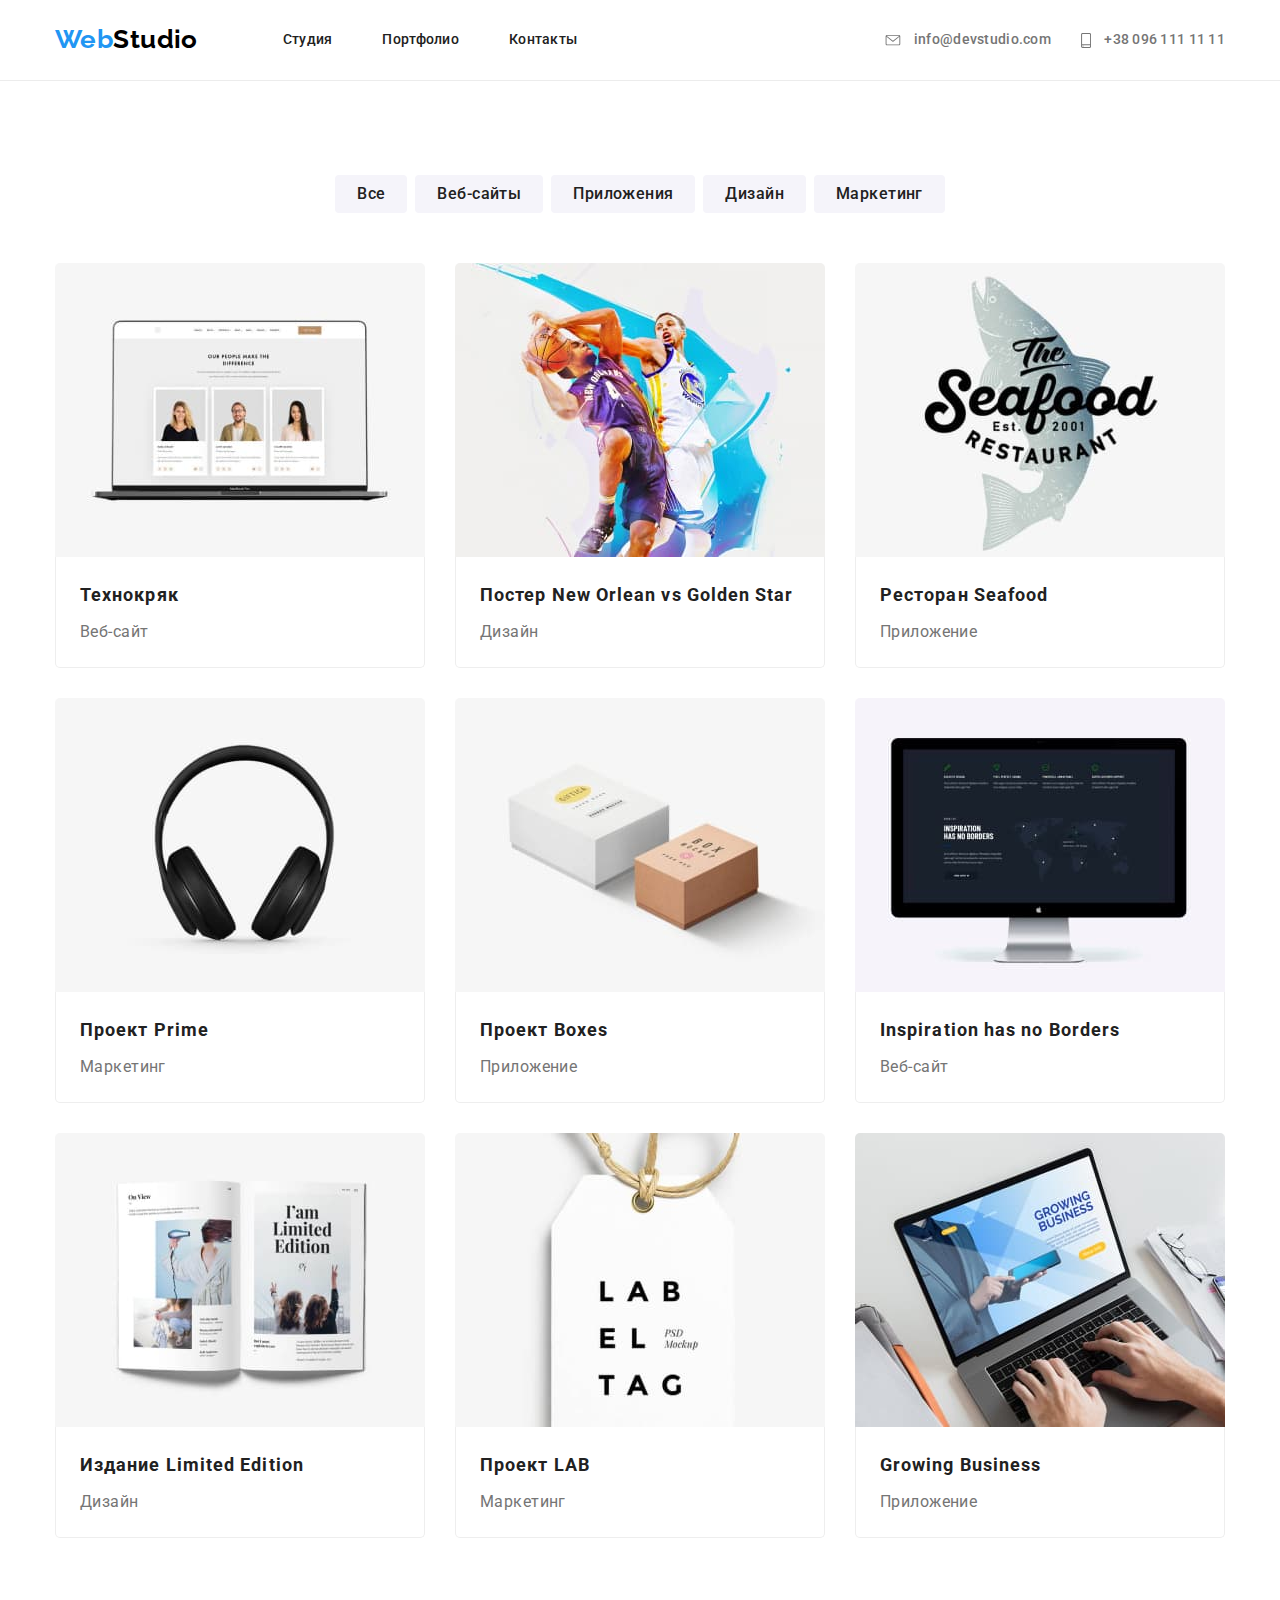
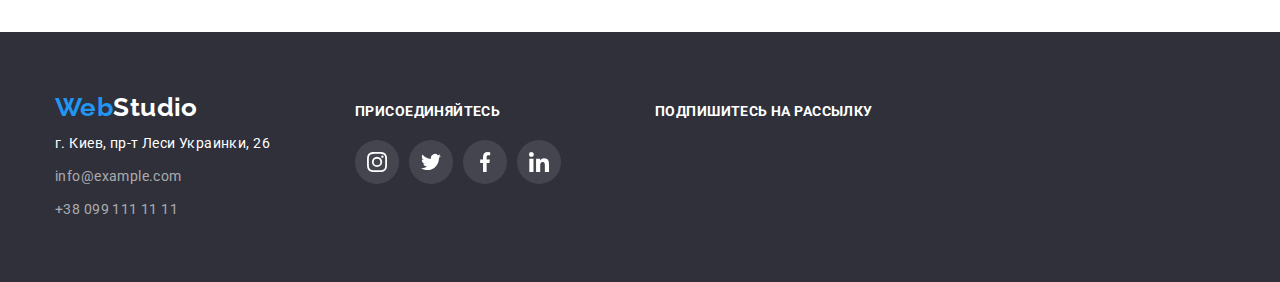
==== portfolio.html @ 9a6d8c34 "скопировал всё с 5й работы" ====
<!DOCTYPE html>
<html lang="ru">
  <head>
    <meta charset="UTF-8" />
    <meta name="viewport" content="width=device-width, initial-scale=1.0" />
    <title>goit-markup-hw-05</title>
    <link
      href="https://fonts.googleapis.com/css2?family=Raleway:wght@700&family=Roboto:wght@400;500;700;900&display=swap"
      rel="stylesheet"
    />
    <link
      rel="stylesheet"
      href="https://cdnjs.cloudflare.com/ajax/libs/modern-normalize/0.6.0/modern-normalize.min.css"
    />
    <link rel="stylesheet" href="./css/style.css" />
  </head>
  <body>
    <!--Шапка-->
    <header class="page-header">
      <div class="container main-nav">
        <nav class="menu-nav">
          <a href="./index.html" class="logo"
            ><span class="text">Web</span>Studio</a
          >
          <ul class="site-nav list">
            <li class="item"><a href="./index.html" class="link">Студия</a></li>
            <li class="item">
              <a href="./portfolio.html" class="link">Портфолио</a>
            </li>
            <li class="item"><a href="" class="link">Контакты</a></li>
          </ul>
        </nav>
        <ul class="contact-nav list">
          <li class="item">
            <a href="mailto:info@devstudio.com" class="link">
              <svg class="link-icon icon-envelope">
                <use href="./images/sprint.svg#icon-envelope"></use>
              </svg>
              info@devstudio.com
            </a>
          </li>
          <li class="item">
            <a href="tel:+380961111111" class="link">
              <svg class="link-icon icon-smartphone">
                <use href="./images/sprint.svg#icon-smartphone"></use>
              </svg>
              +38 096 111 11 11
            </a>
          </li>
        </ul>
      </div>
    </header>
    <main>
      <section class="filter section">
        <div class="container">
          <h1 class="invisible">наши работы</h1>
          <ul class="filter-menu list">
            <li class="item">
              <button type="button" class="button">Все</button>
            </li>
            <li class="item">
              <button type="button" class="button">Веб-сайты</button>
            </li>
            <li class="item">
              <button type="button" class="button">Приложения</button>
            </li>
            <li class="item">
              <button type="button" class="button">Дизайн</button>
            </li>
            <li class="item">
              <button type="button" class="button">Маркетинг</button>
            </li>
          </ul>
          <ul class="project-list list">
            <li class="item">
              <div class="card">
                <a href="#" class="link"
                  ><div class="card-image">
                    <img
                      src="./images/img08.jpg"
                      alt="ноутбук с приложением"
                      width="370"
                      height="294"
                    />
                    <p class="text">
                      Технокряк это современная площадка распространения
                      коронавируса. Компании используют эту платформу для
                      цифрового шпионажа и атак на защищённые сервера
                      конкурентов.
                    </p>
                  </div>
                  <div class="card-content">
                    <h3 class="title-card">Технокряк</h3>
                    <p class="desc">Веб-сайт</p>
                  </div>
                </a>
              </div>
            </li>
            <li class="item">
              <div class="card">
                <a href="#" class="link">
                  <div class="card-image">
                    <img
                      src="./images/img09.jpg"
                      alt="постер с дизайном"
                      width="370"
                      height="294"
                    />
                    <p class="text">
                      Технокряк это современная площадка распространения
                      коронавируса. Компании используют эту платформу для
                      цифрового шпионажа и атак на защищённые сервера
                      конкурентов.
                    </p>
                  </div>

                  <div class="card-content">
                    <h3 class="title-card">Постер New Orlean vs Golden Star</h3>
                    <p class="desc">Дизайн</p>
                  </div>
                </a>
              </div>
            </li>
            <li class="item">
              <div class="card">
                <a href="#" class="link">
                  <div class="card-image">
                    <img
                      src="./images/img010.jpg"
                      alt="фото приложения для ресторана"
                      width="370"
                      height="294"
                    />

                    <p class="text">
                      Технокряк это современная площадка распространения
                      коронавируса. Компании используют эту платформу для
                      цифрового шпионажа и атак на защищённые сервера
                      конкурентов.
                    </p>
                  </div>
                  <div class="card-content">
                    <h3 class="title-card">Ресторан Seafood</h3>
                    <p class="desc">Приложение</p>
                  </div>
                </a>
              </div>
            </li>
            <li class="item">
              <div class="card">
                <a href="#" class="link">
                  <div class="card-image">
                    <img
                      src="./images/img011.jpg"
                      alt="приложение для ресторана"
                      width="370"
                      height="294"
                    />
                    <p class="text">
                      Технокряк это современная площадка распространения
                      коронавируса. Компании используют эту платформу для
                      цифрового шпионажа и атак на защищённые сервера
                      конкурентов.
                    </p>
                  </div>
                  <div class="card-content">
                    <h3 class="title-card">Проект Prime</h3>
                    <p class="desc">Маркетинг</p>
                  </div>
                </a>
              </div>
            </li>
            <li class="item">
              <div class="card">
                <a href="#" class="link">
                  <div class="card-image">
                    <img
                      src="./images/img012.jpg"
                      alt="фото приложения"
                      width="370"
                      height="294"
                    />
                    <p class="text">
                      Технокряк это современная площадка распространения
                      коронавируса. Компании используют эту платформу для
                      цифрового шпионажа и атак на защищённые сервера
                      конкурентов.
                    </p>
                  </div>
                  <div class="card-content">
                    <h3 class="title-card">Проект Boxes</h3>
                    <p class="desc">Приложение</p>
                  </div>
                </a>
              </div>
            </li>
            <li class="item">
              <div class="card">
                <a href="#" class="link">
                  <div class="card-image">
                    <img
                      src="./images/img013.jpg"
                      alt="пример веб-сайта"
                      width="370"
                      height="294"
                    />
                    <p class="text">
                      Технокряк это современная площадка распространения
                      коронавируса. Компании используют эту платформу для
                      цифрового шпионажа и атак на защищённые сервера
                      конкурентов.
                    </p>
                  </div>
                  <div class="card-content">
                    <h3 class="title-card">Inspiration has no Borders</h3>
                    <p class="desc">Веб-сайт</p>
                  </div>
                </a>
              </div>
            </li>
            <li class="item">
              <div class="card">
                <a href="#" class="link">
                  <div class="card-image">
                    <img
                      src="./images/img014.jpg"
                      alt="пример дизайн для журнала"
                      width="370"
                      height="294"
                    />
                    <p class="text">
                      Технокряк это современная площадка распространения
                      коронавируса. Компании используют эту платформу для
                      цифрового шпионажа и атак на защищённые сервера
                      конкурентов.
                    </p>
                  </div>
                  <div class="card-content">
                    <h3 class="title-card">Издание Limited Edition</h3>
                    <p class="desc">Дизайн</p>
                  </div>
                </a>
              </div>
            </li>
            <li class="item">
              <div class="card">
                <a href="#" class="link">
                  <div class="card-image">
                    <img
                      src="./images/img015.jpg"
                      alt="проект маркенига Лаб"
                      width="370"
                      height="294"
                    />
                    <p class="text">
                      Технокряк это современная площадка распространения
                      коронавируса. Компании используют эту платформу для
                      цифрового шпионажа и атак на защищённые сервера
                      конкурентов.
                    </p>
                  </div>
                  <div class="card-content">
                    <h3 class="title-card">Проект LAB</h3>
                    <p class="desc">Маркетинг</p>
                  </div>
                </a>
              </div>
            </li>
            <li class="item">
              <div class="card">
                <a href="#" class="link">
                  <div class="card-image">
                    <img
                      src="./images/img016.jpg"
                      alt="приложение для ноутбука"
                      width="370"
                      height="294"
                    />
                    <p class="text">
                      Технокряк это современная площадка распространения
                      коронавируса. Компании используют эту платформу для
                      цифрового шпионажа и атак на защищённые сервера
                      конкурентов.
                    </p>
                  </div>
                  <div class="card-content">
                    <h3 class="title-card">Growing Business</h3>
                    <p class="desc">Приложение</p>
                  </div>
                </a>
              </div>
            </li>
          </ul>
        </div>
      </section>
    </main>
    <footer class="footer-page">
      <div class="container footer">
        <div class="address">
          <a class="home-page" href="./index.html"
            ><span class="text">Web</span>Studio</a
          >
          <address class="address-text">
            <span class="text">г. Киев, пр-т Леси Украинки, 26 </span>
            <a href="mailto:info@example.com" class="link">info@example.com</a>
            <a href="tel:+380991111111" class="link">+38 099 111 11 11</a>
          </address>
        </div>
        <div class="socials-link">
          <b class="title-link">присоединяйтесь</b>
          <ul class="socials-list list">
            <li class="item footer-item">
              <a href="#" class="link" aria-label="ссылка на instagram">
                <svg class="footer-icon">
                  <use href="./images/sprint.svg#icon-instagram"></use>
                </svg>
              </a>
            </li>
            <li class="item footer-item">
              <a href="#" class="link" aria-label="ссылка на twitter">
                <svg class="footer-icon">
                  <use href="./images/sprint.svg#icon-twitter"></use>
                </svg>
              </a>
            </li>
            <li class="item footer-item">
              <a href="#" class="link" aria-label="ссылка на facebook">
                <svg class="footer-icon">
                  <use href="./images/sprint.svg#icon-facebook"></use>
                </svg>
              </a>
            </li>
            <li class="item footer-item">
              <a href="#" class="link" aria-label="ссылка на linkedin">
                <svg class="footer-icon">
                  <use href="./images/sprint.svg#icon-linkedin"></use>
                </svg>
              </a>
            </li>
          </ul>
        </div>
        <div class="subscription">
          <b class="text">Подпишитесь на рассылку</b>
        </div>
      </div>
    </footer>
  </body>
</html>
---- css/style.css ----
:root {
  --primary-text-color: #757575;
  --title-text-color: #212121;
  --title-text-white: #ffffff;
  --accent-color: #2196f3;
}

body {
  background-color: #ffffff;
  color: var(--primary-text-color);
  font-family: roboto, sans-serif;
  letter-spacing: 0.03em;
  font-weight: 400;
  font-size: 14px;
  line-height: 1.71;
}
.list {
  list-style: none;
  margin: 0;
  padding: 0;
}
.container {
  width: 1200px;
  padding-left: 15px;
  padding-right: 15px;
  margin: 0 auto;
}
img {
  display: block;
  max-width: 100%;
  height: auto;
}
a {
  text-decoration: none;
}

.section {
  padding-top: 94px;
  padding-bottom: 94px;
}

.section .section-title {
  margin-top: 0;
  margin-bottom: 50px;
  color: var(--title-text-color);
  font-weight: 700;
  font-size: 36px;
  line-height: 1.16;
  text-align: center;
}

.section .title {
  margin-top: 0;
  margin-bottom: 10px;
  color: var(--title-text-color);
  font-weight: 700;
  font-size: 14px;
  line-height: 1.14;
  text-transform: uppercase;
}

/* header */
.main-nav {
  display: flex;
  align-items: center;
  padding-top: 0;
  padding-bottom: 0;
}
.menu-nav {
  display: flex;
  align-items: center;
}
.page-header {
  border-bottom: 1px solid #ececec;
}

/*================= логотип ==================*/

.logo {
  display: inline-block;
  color: #000000;
  font-family: Raleway;
  font-weight: 700;
  font-size: 26px;
  line-height: 1.2;

  text-decoration: none;
  transition: 250ms cubic-bezier(0.4, 0, 0.2, 1);
}
.logo:hover,
.logo:focus {
  color: var(--accent-color);
}
.logo .text {
  color: var(--accent-color);
}

/*=============== ссылки навигации ================*/
.site-nav {
  display: flex;
  margin-left: 85px;
}

.site-nav .item + .item {
  margin-left: 50px;
}

.site-nav .link {
  display: block;
  padding-top: 32px;
  padding-bottom: 32px;

  color: var(--title-text-color);
  font-weight: 500;
  font-size: 14px;
  line-height: 1.14;
  letter-spacing: 0.02em;

  text-decoration: none;

  transition: 250ms cubic-bezier(0.4, 0, 0.2, 1);
}
.site-nav .item {
  display: flex;
  position: relative;
}
.site-nav .link::after {
  display: block;
  width: -webkit-fill-available;
  content: "";
  height: 4px;
  background-color: var(--accent-color);
  border-radius: 2px;
  position: absolute;
  right: 0;
  bottom: -1px;
  opacity: 0;
  transition: 250ms cubic-bezier(0.4, 0, 0.2, 1);
}

.site-nav .link:hover,
.site-nav .link:focus {
  color: var(--accent-color);
}

.site-nav .link:hover::after,
.site-nav .link:focus::after {
  opacity: 1;
}
.contact-nav {
  display: flex;
  margin-left: auto;
}
.contact-nav .item + .item {
  margin-left: 30px;
}
.contact-nav .link {
  color: var(--primary-text-color);
  font-weight: 500;
  font-size: 14px;
  line-height: 1.14;
  letter-spacing: 0.02em;

  text-decoration: none;
  transition: 250ms cubic-bezier(0.4, 0, 0.2, 1);
}

.contact-nav .link:hover,
.contact-nav .link:focus {
  color: var(--accent-color);
}

.link-icon {
  fill: currentColor;
  vertical-align: middle;
}
.icon-envelope {
  width: 16px;
  height: 11px;
  margin-right: 10px;
}

.icon-smartphone {
  width: 10px;
  height: 15px;
  margin-right: 10px;
}

/*================= Герой =====================*/

.hero {
  width: 672px;
  letter-spacing: 0.06em;
  text-align: center;
  color: var(--title-text-white);
}
.hero .hero-title {
  max-width: 100%;
  margin-top: 0;
  margin-bottom: 30px;
  font-weight: 900;
  font-size: 44px;
  line-height: 1.36;
  text-transform: uppercase;
}
.btn {
  border-radius: 4px;
  border: 0;
  background: var(--accent-color);
  box-shadow: 0px 4px 4px rgba(0, 0, 0, 0.15);
  padding: 10px 32px;
  color: var(--title-text-white);
  font-weight: 700;
  font-size: 16px;
  line-height: 1.87;
  letter-spacing: 0.06em;
}
.overlay {
  display: flex;
  justify-content: center;
  max-width: 1600px;
  margin-left: auto;
  margin-right: auto;
  background-repeat: no-repeat;
  background-position: center;
  background-size: cover;
  background-image: linear-gradient(
      to right,
      rgba(47, 48, 58, 0.8),
      rgba(47, 48, 58, 0.8)
    ),
    url(../images/header.jpg);
  padding-top: 200px;
  padding-bottom: 200px;
  background-color: #c4c4c4;
}
/* ================= СКРЫТЬ ЗАГОЛОВОК СЕКЦИИ ПРЕИМУЩЕСТВА ==================*/
.invisible {
  display: none;
}

/* ======================================================
=============== ПРЕИМУЩЕСТВА ===========================
==========================================================*/
.feature-section {
  display: flex;
  padding-bottom: 0;
}
.feature-list .text {
  margin: 0;
}

.feature-list {
  display: flex;
}

.feature-list .item {
  display: flex;
  flex-direction: column;
  width: 270px;
}
.feature-list .item + .item {
  margin-left: 30px;
}
.icon-feature {
  display: flex;
  justify-content: center;
  align-items: center;
  width: 100%;
  padding-top: 25px;
  padding-bottom: 25px;
  background-color: #f5f4fa;
  border-radius: 4px;
  margin-bottom: 30px;
}
.antenna {
  display: flex;
  width: 70px;
  height: 70px;
}

/* ========================== ЧЕМ МЫ ЗАНИМАЕМСЯ =============*/

.work-list .title {
  margin-top: 0;
  margin-bottom: 0;
  padding-top: 27px;
  padding-bottom: 27px;
  color: var(--title-text-white);
  background-color: rgba(47, 48, 58, 0.8);
  text-transform: uppercase;
  text-align: center;
  position: absolute;
  bottom: 0;
  right: 0;
  width: 100%;
}

.work-list {
  display: flex;
}
.work-list .item {
  width: 370px;
  position: relative;
}
.work-list .item + .item {
  margin-left: 30px;
}
.work {
  padding-top: 0px;
}

/* ====================== НАША КОМАНДА ======================
=============================================================
=============================================================*/

.team {
  background: #f5f4fa;
}
.team-list {
  display: flex;
}
.team-list .item {
  background: #ffffff;
  width: calc((100% - 30px * 3) / 4);
  /* width: 270px; */
  /* align-content: center; */
  box-shadow: 0px 2px 1px rgba(0, 0, 0, 0.2), 0px 1px 1px rgba(0, 0, 0, 0.14),
    0px 1px 3px rgba(0, 0, 0, 0.12);
  border-radius: 0px 0px 4px 4px;
}

.team-list .item + .item {
  margin-left: 30px;
}
.team-list .title {
  margin-bottom: 10px;

  color: var(--title-text-color);
  font-weight: 500;
  font-size: 16px;
  line-height: 1.19;
  text-transform: none;
  text-align: center;
}
.team-list .text {
  margin: 0;
  margin-bottom: 16px;
  font-size: 16px;
  line-height: 1.19;
  text-align: center;
}
.item .photo {
  display: flex;
  margin-bottom: 30px;
}

.socials {
  display: flex;
  margin: 0 auto;
  justify-content: center;
}
.team-inform {
  padding-bottom: 24px;
}

.socials .socials-link + .socials-link {
  margin-left: 10px;
}
.socials-link .link {
  display: flex;
  justify-content: center;
  align-items: center;
  margin: 0 auto;
  width: 44px;
  height: 44px;
  border-radius: 50%;
  transition: 250ms cubic-bezier(0.4, 0, 0.2, 1);
}

.icon-socials {
  display: flex;
  fill: #afb1b8;
  width: 20px;
  height: 20px;
  transition: 250ms cubic-bezier(0.4, 0, 0.2, 1);
}

.socials-link .link:hover,
.socials-link .link:focus {
  background-color: var(--accent-color);
}
.socials-link .link:hover .icon-socials,
.socials-link .link:focus .icon-socials {
  fill: var(--title-text-white);
}

/* =========== ПОСТОЯННЫЕ КЛИЕНТЫ =================================
===================================================================*/

.client-list {
  display: flex;
}
.client-list .item {
  width: calc((100% - 30px * 5) / 6);
}

.item .link-customer {
  display: flex;
  justify-content: center;
  align-items: center;
  width: 100%;
  height: 90px;
  border: 1px solid rgb(175, 177, 184);
  border-radius: 4px;
  transition: 250ms cubic-bezier(0.4, 0, 0.2, 1);
}
.client-list .item + .item {
  margin-left: 30px;
}

.icon-customer {
  fill: #afb1b8;
  transition: 250ms cubic-bezier(0.4, 0, 0.2, 1);
}
.item .link-customer:hover,
.item .link-customer:focus {
  border-color: var(--accent-color);
}
.link-customer:hover .icon-customer,
.link-customer:focus .icon-customer {
  fill: var(--accent-color);
}
/* =============================================================
 ================МОДАЛЬНОЕ ОКНО=========================== 
==============================================================*/

.backdrop {
  position: fixed;
  left: 0px;
  top: 0px;
  width: 100%;
  height: 100%;
  opacity: 1;
  background: rgba(0, 0, 0, 0.2);
  transition: 250ms cubic-bezier(0.4, 0, 0.2, 1);
}

.modal-open-content {
  position: absolute;
  max-width: 528px;
  width: 100%;
  height: 581px;
  left: 50%;
  top: 50%;
  transform: translate(-50%, -50%);
  background: #ffffff;
  box-shadow: 0px 1px 3px rgba(0, 0, 0, 0.12), 0px 1px 1px rgba(0, 0, 0, 0.14),
    0px 2px 1px rgba(0, 0, 0, 0.2);
  border-radius: 4px;
  transition: 250ms cubic-bezier(0.4, 0, 0.2, 1);
}
.is-hidden .modal-open-content {
  transform: translateX(-300%);
}
.is-hidden {
  opacity: 0;
  visibility: hidden;
  pointer-events: none;
}
.button-close-modal {
  display: flex;
  justify-content: center;
  align-items: center;
  position: absolute;
  top: 8px;
  right: 8px;
  width: 30px;
  height: 30px;
  border-radius: 50%;
  border: 1px solid rgba(0, 0, 0, 0.1);
  background: #ffffff;
}
.button-close-modal .icon-close {
  width: 11px;
  height: 11px;
}

/* ===============   Футер   ================== */

.footer-page {
  padding-top: 60px;
  padding-bottom: 60px;
  color: var(--title-text-white);
  background-color: #2f303a;
}
.footer-page .container {
  display: flex;
  justify-content: space-between;
  align-items: baseline;
}

.address {
  width: 270px;
}
.address-text {
  font-style: normal;
  display: flex;
  flex-direction: column;
}
.address-text .text {
  margin-top: 8px;
}
.address .home-page {
  color: var(--title-text-white);
  font-family: Raleway;
  font-weight: 700;
  font-size: 26px;
  line-height: 1.19;
  text-decoration: none;
  transition: 250ms cubic-bezier(0.4, 0, 0.2, 1);
}
.home-page .text {
  color: var(--accent-color);
}
.home-page:hover,
.home-page:focus {
  color: var(--accent-color);
}
.address .link {
  margin-top: 9px;
  color: rgba(255, 255, 255, 0.6);
  text-decoration: none;
  transition: 250ms cubic-bezier(0.4, 0, 0.2, 1);
}
.address .link:hover,
.address .link:focus {
  color: var(--accent-color);
}

.socials-link .title-link {
  display: block;
  margin-bottom: 20px;
  font-weight: 700;
  font-size: 14px;
  line-height: 1.14;
  letter-spacing: 0.03em;
  text-transform: uppercase;
}
.container > .socials-link {
  width: 270px;
}
.socials-list {
  display: flex;
}
.socials-link > .socials-list .item + .item {
  margin-left: 10px;
}
.footer-item {
  background-color: rgba(255, 255, 255, 0.1);
  border-radius: 50%;
  display: flex;
  width: 44px;
  height: 44px;
  justify-content: center;
  align-items: center;
}

.footer-icon {
  fill: var(--title-text-white);
  width: 20px;
  height: 20px;
}
.footer-page .subscription {
  display: flex;
  width: 570px;
}
.subscription .text {
  font-weight: 700;
  font-size: 14px;
  line-height: 1.14;
  letter-spacing: 0.03em;
  text-transform: uppercase;
}

/* PORTFOLIO */

.filter-menu {
  display: flex;
  justify-content: center;
  margin-bottom: 50px;
}
.filter-menu .button {
  padding: 6px 22px;
  color: var(--title-text-color);
  background-color: #f5f4fa;
  font-family: inherit;
  font-weight: 500;
  font-size: 16px;
  line-height: 1.63;
  letter-spacing: inherit;
  border-style: hidden;
  border-radius: 4px;
  transition: 250ms cubic-bezier(0.4, 0, 0.2, 1);
}
.filter-menu .item + .item {
  margin-left: 8px;
}
.filter-menu .button:hover,
.filter-menu .button:focus {
  box-shadow: 0px 3px 1px rgba(0, 0, 0, 0.1), 0px 1px 2px rgba(0, 0, 0, 0.08),
    0px 2px 2px rgba(0, 0, 0, 0.12);
  color: var(--title-text-white);
  background-color: var(--accent-color);
}

.project-list .link {
  display: block;
  text-decoration: none;
}
.project-list {
  display: flex;
  flex-wrap: wrap;
}
.project-list .item {
  margin-right: 30px;
  margin-bottom: 30px;
}
.project-list .item:nth-child(3n) {
  margin-right: 0;
}
.project-list .item:nth-last-child(-n + 3) {
  margin-bottom: 0;
}
.project-list .card {
  width: 370px;
  overflow: hidden;
  border-top-left-radius: 5px;
  border-top-right-radius: 5px;
}
.card .card-content {
  background: #ffffff;
  border-left: 1px solid #eeeeee;
  border-right: 1px solid #eeeeee;
  border-bottom: 1px solid #eeeeee;
  box-sizing: border-box;
  border-bottom-left-radius: 5px;
  border-bottom-right-radius: 5px;
  padding: 20px 24px;
}

.card-content .title-card {
  margin-top: 0px;
  margin-bottom: 4px;
  color: var(--title-text-color);
  font-weight: 700;
  font-size: 18px;
  line-height: 2;
  letter-spacing: 0.06em;
}

.card-content .desc {
  margin: 0;
  color: var(--primary-text-color);
  font-weight: 400;
  font-size: 16px;
  line-height: 1.87;
}

.card-image .text {
  position: absolute;
  top: 0;
  left: 0;
  width: 100%;
  height: 100%;

  transform: translateY(100%);
  transition: 250ms cubic-bezier(0.4, 0, 0.2, 1);

  margin: 0;
  padding-top: 63px;
  padding-bottom: 63px;
  padding-right: 24px;
  padding-left: 24px;

  color: var(--title-text-white);
  font-weight: 400;
  font-size: 18px;
  line-height: 1.56;
}
.card:hover .card-image .text {
  transform: translateY(0);
}
.card:hover .card-image::before {
  transform: translateY(0);
}
.item:hover .card {
  box-shadow: 0px 1px 1px rgba(0, 0, 0, 0.12), 0px 4px 4px rgba(0, 0, 0, 0.06),
    1px 4px 6px rgba(0, 0, 0, 0.16);
}
.card-image::before {
  content: "";
  display: inline-block;
  position: absolute;
  width: 100%;
  height: 100%;
  top: 0;
  left: 0;
  /* opacity: 1; */
  transform: translateY(100%);
  transition: transform 250ms ease;

  background-color: rgba(33, 150, 243, 0.9);
}

.card-image {
  position: relative;
  overflow: hidden;
}
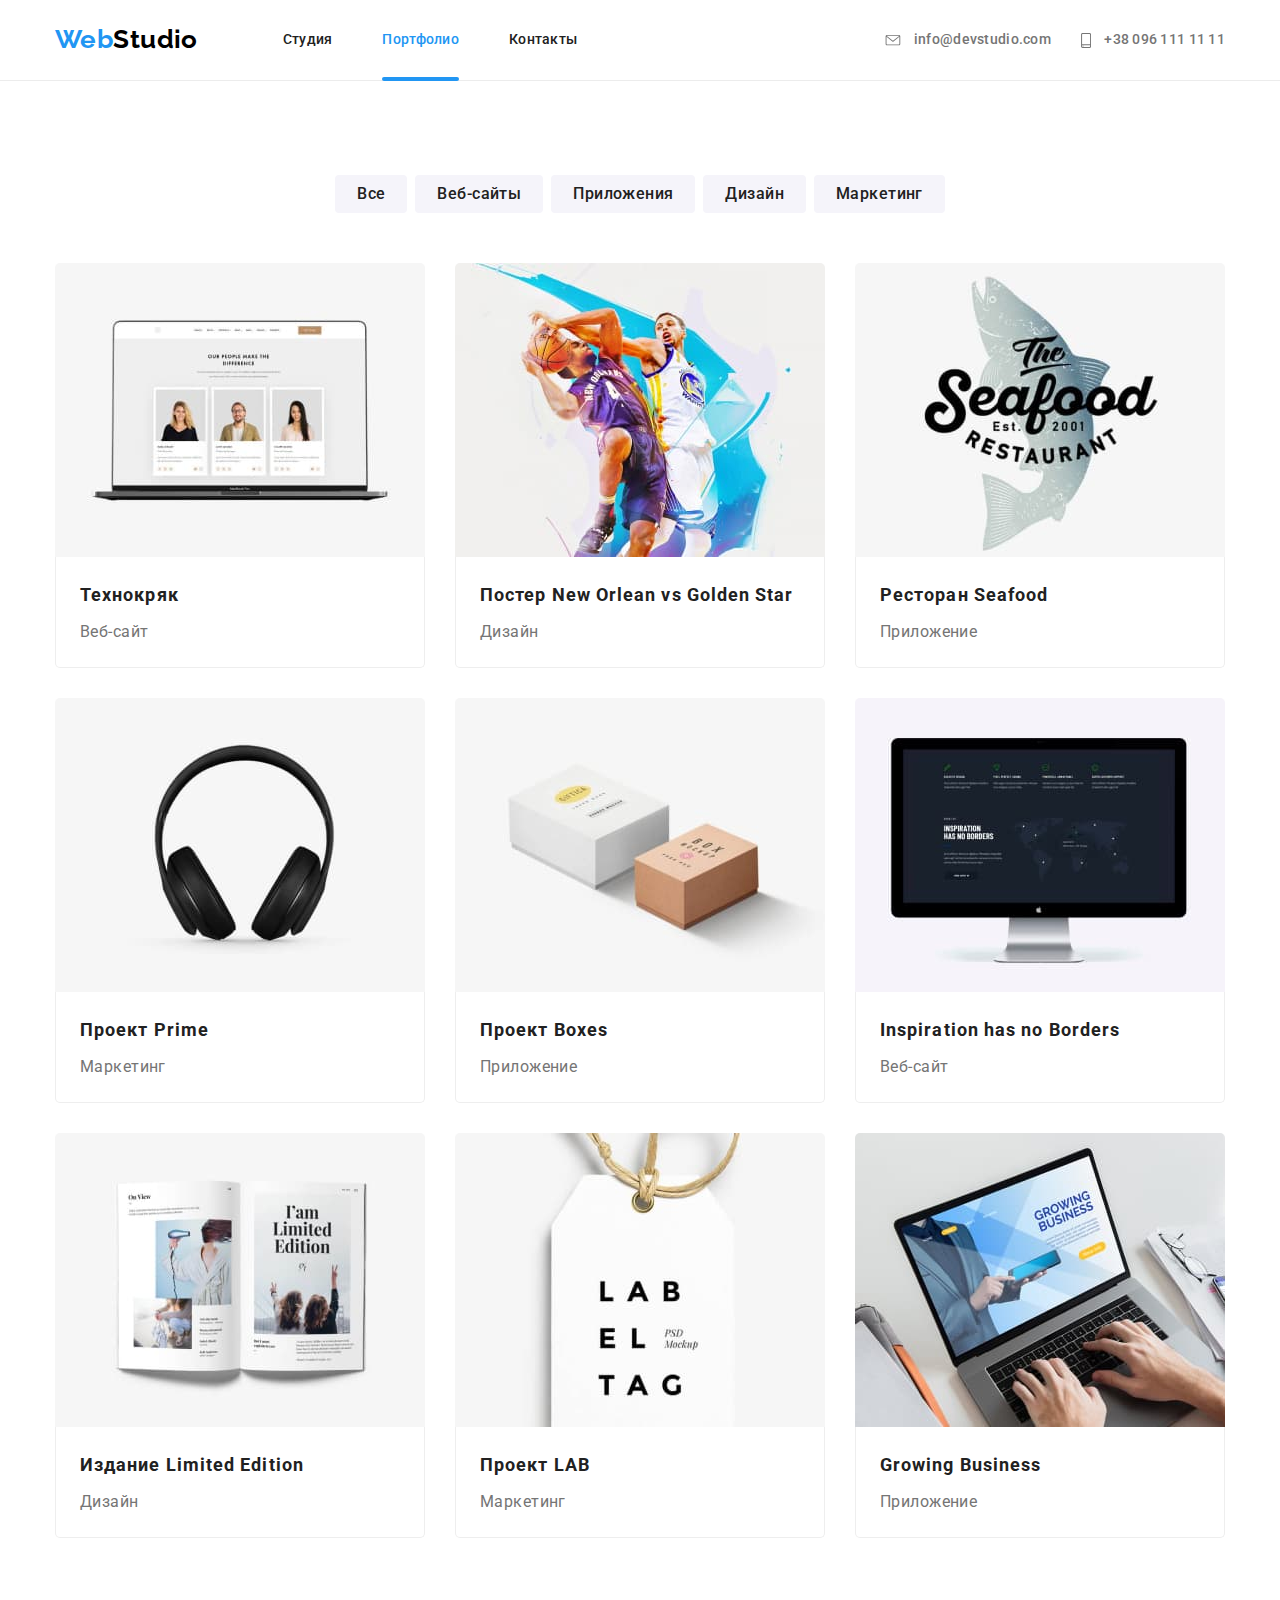
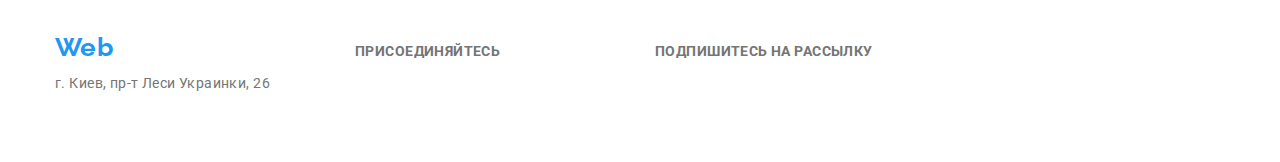
==== commit 2b3cd94f: "начал делать чекбокс" ====
--- a/portfolio.html
+++ b/portfolio.html
@@ -24,7 +24,7 @@
           >
           <ul class="site-nav list">
             <li class="item"><a href="./index.html" class="link">Студия</a></li>
-            <li class="item">
+            <li class="item current">
               <a href="./portfolio.html" class="link">Портфолио</a>
             </li>
             <li class="item"><a href="" class="link">Контакты</a></li>
--- a/css/style.css
+++ b/css/style.css
@@ -59,7 +59,7 @@
   text-transform: uppercase;
 }
 
-/* header */
+/* ==================header ===========================*/
 .main-nav {
   display: flex;
   align-items: center;
@@ -137,7 +137,13 @@
   opacity: 0;
   transition: 250ms cubic-bezier(0.4, 0, 0.2, 1);
 }
-
+.current .link {
+  color: var(--accent-color);
+}
+
+.current .link:after {
+  opacity: 1;
+}
 .site-nav .link:hover,
 .site-nav .link:focus {
   color: var(--accent-color);
@@ -444,6 +450,7 @@
   opacity: 1;
   background: rgba(0, 0, 0, 0.2);
   transition: 250ms cubic-bezier(0.4, 0, 0.2, 1);
+  overflow-y: scroll;
 }
 
 .modal-open-content {
@@ -451,14 +458,15 @@
   max-width: 528px;
   width: 100%;
   height: 581px;
+  padding: 40px;
   left: 50%;
   top: 50%;
   transform: translate(-50%, -50%);
+  transition: 250ms cubic-bezier(0.4, 0, 0.2, 1);
   background: #ffffff;
   box-shadow: 0px 1px 3px rgba(0, 0, 0, 0.12), 0px 1px 1px rgba(0, 0, 0, 0.14),
     0px 2px 1px rgba(0, 0, 0, 0.2);
   border-radius: 4px;
-  transition: 250ms cubic-bezier(0.4, 0, 0.2, 1);
 }
 .is-hidden .modal-open-content {
   transform: translateX(-300%);
@@ -485,10 +493,188 @@
   width: 11px;
   height: 11px;
 }
-
-/* ===============   Футер   ================== */
-
-.footer-page {
+.modal-open-content .modal-title {
+  font-style: normal;
+  font-weight: 700;
+  font-size: 20px;
+  line-height: 1.15;
+  text-align: center;
+  letter-spacing: 0.03em;
+  color: var(--title-text-color);
+  margin-top: 0px;
+  margin-bottom: 15px;
+}
+.modal-form-field {
+  position: relative;
+  display: flex;
+  flex-direction: column;
+}
+.modal-form-field:not(:nth-last-child(1)) {
+  margin-bottom: 10px;
+}
+.modal-form-field:last-child {
+  margin-bottom: 20px;
+}
+.modal-form-title {
+  margin-bottom: 6px;
+  font-size: 12px;
+  line-height: 1.17;
+  letter-spacing: 0.01em;
+}
+.modal-input-text {
+  height: 40px;
+  width: 100%;
+  padding-top: 12px;
+  padding-bottom: 12px;
+  padding-left: 42px;
+
+  border: 1px solid rgba(33, 33, 33, 0.2);
+  border-radius: 4px;
+}
+.modal-texteria-text {
+  display: flex;
+  height: 120px;
+  padding-top: 12px;
+  padding-bottom: 12px;
+  padding-left: 16px;
+
+  border: 1px solid rgba(33, 33, 33, 0.2);
+  border-radius: 4px;
+  resize: none;
+}
+.modal-form-checkbox {
+  /* display: flex;
+  justify-content: center;
+  align-items: center;
+  margin-bottom: 30px;
+  min-height: 24px; */
+  display: block;
+  position: relative;
+  /* padding-left: 35px;
+  margin-bottom: 12px; */
+  cursor: pointer;
+  font-size: 22px;
+  -webkit-user-select: none;
+  -moz-user-select: none;
+  -ms-user-select: none;
+  user-select: none;
+}
+.modal-checkbox-input {
+  /* margin-right: 7px; */
+  position: absolute;
+  opacity: 0;
+  cursor: pointer;
+  height: 0;
+  width: 0;
+}
+.modal-checkbox-text .policy-link {
+  color: var(--accent-color);
+  text-decoration: underline;
+}
+/* ======================================== */
+/* .container3 {
+  display: block;
+  position: relative;
+  padding-left: 35px;
+  margin-bottom: 12px;
+  cursor: pointer;
+  font-size: 22px;
+  -webkit-user-select: none;
+  -moz-user-select: none;
+  -ms-user-select: none;
+  user-select: none;
+}
+.container3 input {
+  position: absolute;
+  opacity: 0;
+  cursor: pointer;
+  height: 0;
+  width: 0;
+}
+.checkmark {
+  position: absolute;
+  top: 0;
+  left: 0;
+  height: 25px;
+  width: 25px;
+  background-color: #eee;
+}
+.container3:hover input ~ .checkmark {
+  background-color: #ccc;
+}
+.container3 input:checked ~ .checkmark {
+  background-color: #2196f3;
+}
+.checkmark:after {
+  content: "";
+  position: absolute;
+  display: none;
+}
+.container3 input:checked ~ .checkmark:after {
+  display: block;
+}
+.container3 .checkmark:after {
+  left: 9px;
+  top: 5px;
+  width: 5px;
+  height: 10px;
+  border: solid white;
+  border-width: 0 3px 3px 0;
+  -webkit-transform: rotate(45deg);
+  -ms-transform: rotate(45deg);
+  transform: rotate(45deg);
+}
+ */
+/* ================================================= */
+
+.modal-btn-submit {
+  margin: auto;
+  padding-top: 8px;
+  padding-bottom: 8px;
+  padding-left: 55px;
+  padding-right: 55px;
+
+  font-weight: 700;
+  font-size: 16px;
+  line-height: 1.87;
+
+  display: flex;
+  letter-spacing: 0.06em;
+
+  color: var(--title-text-white);
+  background-color: var(--accent-color);
+  box-shadow: 0px 4px 4px rgba(0, 0, 0, 0.15);
+  border-radius: 4px;
+  border-color: var(--accent-color);
+}
+/* =====ИКОНКИ И ХОВЕРЫ В МОДАЛЬНОМ ОКНЕ===== */
+.button-close-modal .icon-close:hover,
+.button-close-modal .icon-close:focus {
+  fill: var(--accent-color);
+}
+.modal-icon-black {
+  position: absolute;
+  left: 12px;
+  bottom: 11px;
+  width: 18px;
+  height: 18px;
+  fill: var(--title-text-color);
+}
+.modal-input-text:focus,
+.modal-texteria-text:focus {
+  outline: none;
+  border: 1px solid #2196f3;
+}
+.modal-input-text:focus ~ .modal-icon-black {
+  fill: var(--accent-color);
+}
+===============
+  Футер
+  ==================
+  =================================================
+  ==================================================
+  */
+  .footer-page {
   padding-top: 60px;
   padding-bottom: 60px;
   color: var(--title-text-white);
@@ -574,6 +760,7 @@
 .footer-page .subscription {
   display: flex;
   width: 570px;
+  flex-direction: column;
 }
 .subscription .text {
   font-weight: 700;
@@ -581,9 +768,64 @@
   line-height: 1.14;
   letter-spacing: 0.03em;
   text-transform: uppercase;
-}
-
-/* PORTFOLIO */
+  margin-bottom: 20px;
+}
+
+.subscription-box {
+  display: flex;
+  justify-content: space-between;
+}
+
+.email-input {
+  width: 100%;
+  padding-top: 15px;
+  padding-bottom: 15px;
+  padding-left: 16px;
+
+  border: 1px solid rgba(255, 255, 255, 0.3);
+  box-sizing: border-box;
+  filter: drop-shadow(0px 4px 4px rgba(0, 0, 0, 0.15));
+  border-radius: 4px;
+
+  font-size: 16px;
+  line-height: 1.25;
+
+  display: flex;
+  align-items: center;
+  letter-spacing: 0.03em;
+
+  color: rgba(255, 255, 255, 0.6);
+  background-color: inherit;
+}
+
+.btn-submit {
+  margin-left: 12px;
+  padding-top: 10px;
+  padding-bottom: 10px;
+  padding-left: 28px;
+  padding-right: 28px;
+  font-weight: 700;
+  font-size: 16px;
+  line-height: 1.87;
+
+  display: flex;
+  letter-spacing: 0.06em;
+  color: #ffffff;
+
+  background: var(--accent-color);
+  box-shadow: 0px 4px 4px rgba(0, 0, 0, 0.15);
+  border-radius: 4px;
+  border-color: var(--accent-color);
+}
+.icon-telegram {
+  margin-left: 10px;
+  width: 24px;
+  height: 24px;
+  fill: var(--title-text-white);
+}
+/* =================PORTFOLIO===================
+================================================
+================================================ */
 
 .filter-menu {
   display: flex;
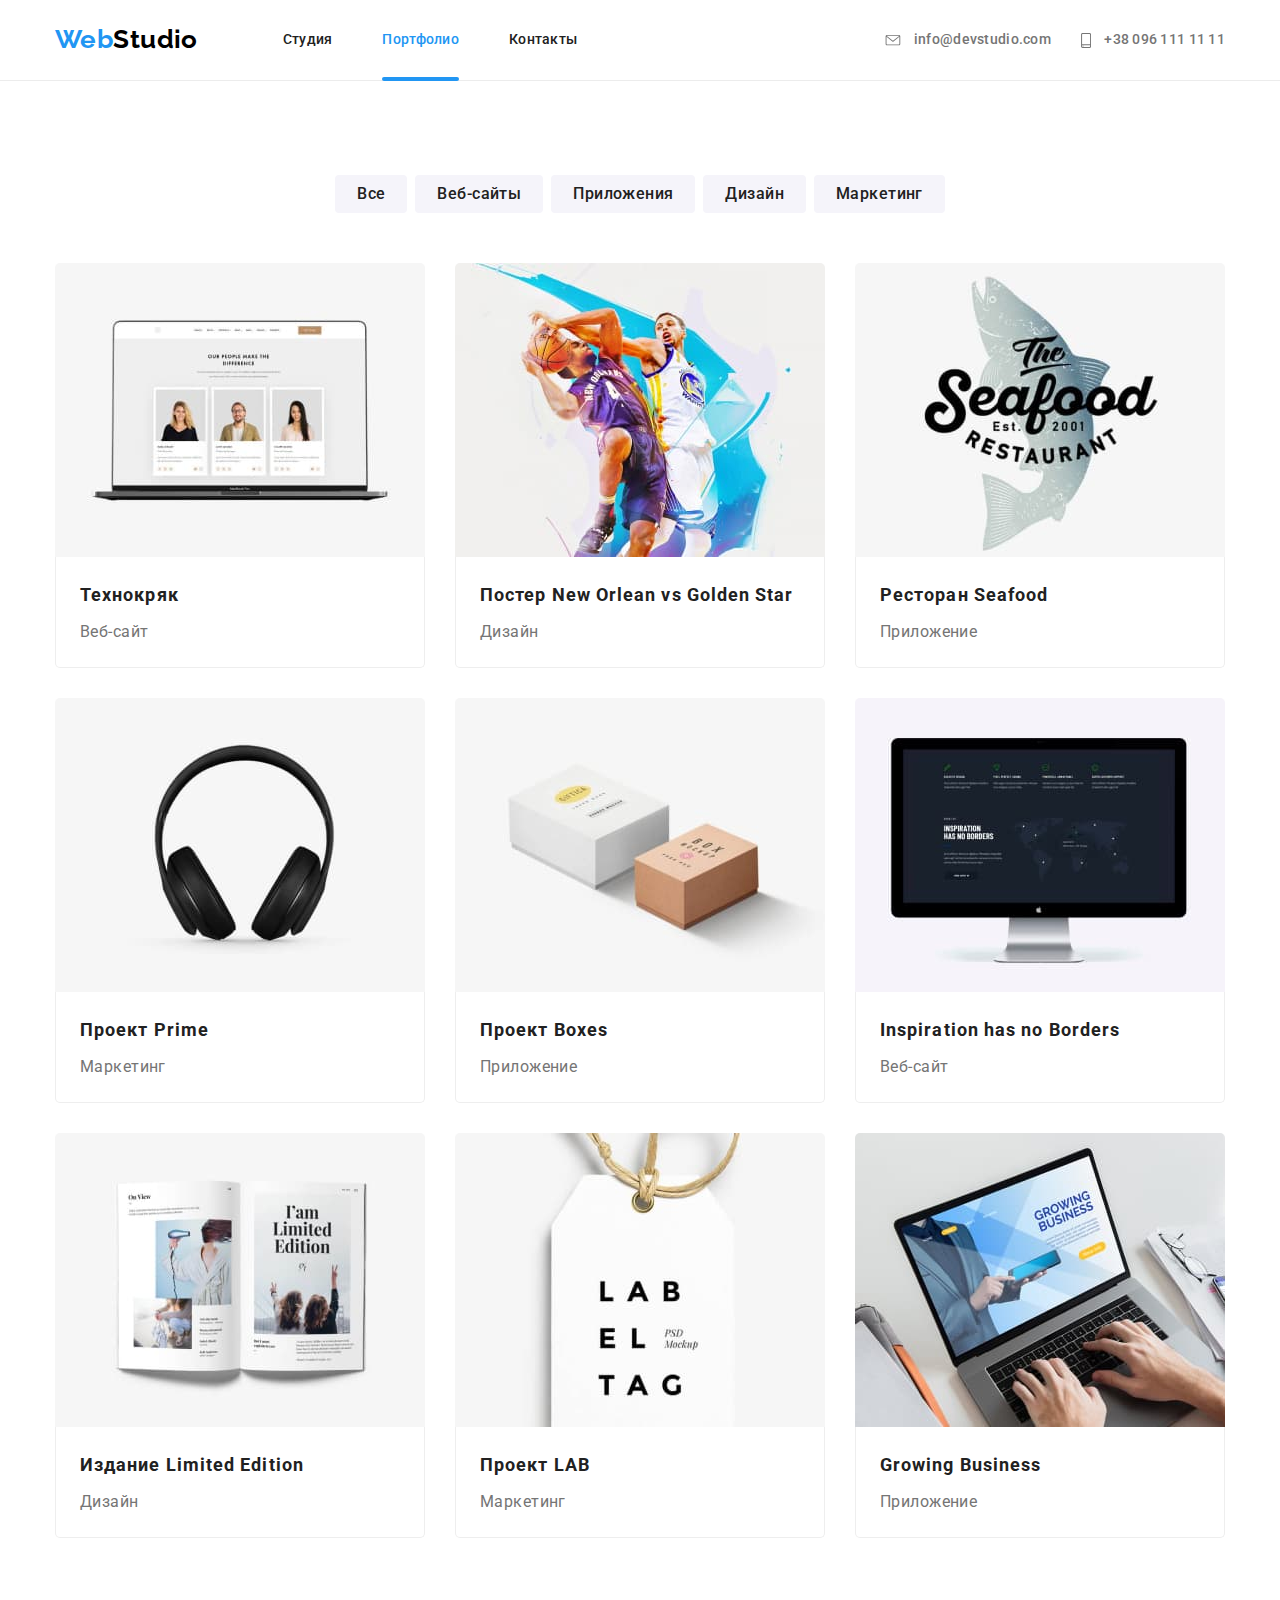
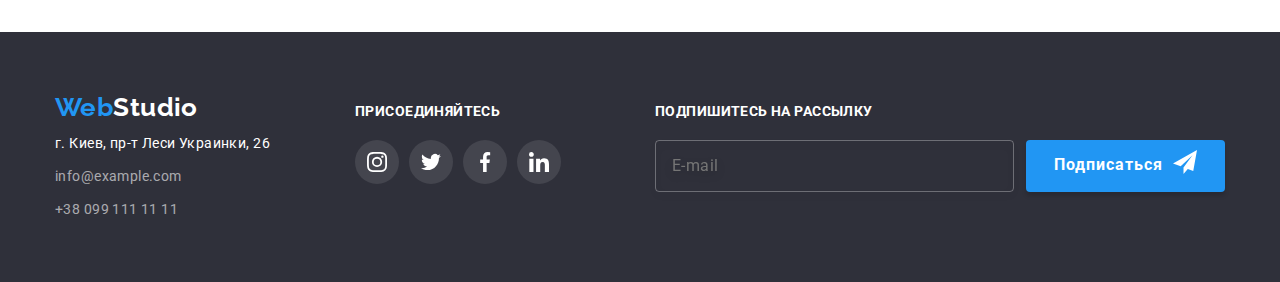
==== commit b4fcd05d: "сделал кастомные стили для чекбокса" ====
--- a/portfolio.html
+++ b/portfolio.html
@@ -295,7 +295,7 @@
       </section>
     </main>
     <footer class="footer-page">
-      <div class="container footer">
+      <div class="container">
         <div class="address">
           <a class="home-page" href="./index.html"
             ><span class="text">Web</span>Studio</a
@@ -341,6 +341,22 @@
         </div>
         <div class="subscription">
           <b class="text">Подпишитесь на рассылку</b>
+          <form class="subscription-box js-speaker-form">
+            <input
+              type="email"
+              name="email"
+              id="email"
+              placeholder="E-mail"
+              class="email-input"
+              autocomplete="off"
+            />
+            <button type="submit" class="btn-submit">
+              Подписаться
+              <svg class="icon-telegram">
+                <use href="./images/sprint.svg#icon-icontelegram"></use>
+              </svg>
+            </button>
+          </form>
         </div>
       </div>
     </footer>
--- a/css/style.css
+++ b/css/style.css
@@ -537,100 +537,52 @@
   padding-top: 12px;
   padding-bottom: 12px;
   padding-left: 16px;
+  padding-right: 16px;
 
   border: 1px solid rgba(33, 33, 33, 0.2);
   border-radius: 4px;
   resize: none;
 }
-.modal-form-checkbox {
-  /* display: flex;
+.modal-checkbox {
+  margin-bottom: 30px;
+}
+.checkbox {
+  -webkit-appearance: none;
+  -moz-appearance: none;
+  appearance: none;
+
+  position: absolute;
+}
+.lable {
+  display: flex;
   justify-content: center;
   align-items: center;
-  margin-bottom: 30px;
-  min-height: 24px; */
-  display: block;
-  position: relative;
-  /* padding-left: 35px;
-  margin-bottom: 12px; */
-  cursor: pointer;
-  font-size: 22px;
-  -webkit-user-select: none;
-  -moz-user-select: none;
-  -ms-user-select: none;
-  user-select: none;
-}
-.modal-checkbox-input {
-  /* margin-right: 7px; */
-  position: absolute;
-  opacity: 0;
-  cursor: pointer;
-  height: 0;
-  width: 0;
-}
-.modal-checkbox-text .policy-link {
+}
+.checkbox-icon {
+  display: inline-block;
+  width: 16px;
+  height: 15px;
+  border: 2px solid #2a2a2a;
+  border-radius: 2px;
+  margin-right: 7px;
+}
+
+.checkbox:checked + .checkbox-icon {
+  background-origin: border-box;
+  background-image: url(../images/iconcheck-ok.svg);
+  background-size: contain;
+  border-color: transparent;
+}
+.checkbox-link {
+  margin-left: 5px;
   color: var(--accent-color);
   text-decoration: underline;
 }
-/* ======================================== */
-/* .container3 {
-  display: block;
-  position: relative;
-  padding-left: 35px;
-  margin-bottom: 12px;
-  cursor: pointer;
-  font-size: 22px;
-  -webkit-user-select: none;
-  -moz-user-select: none;
-  -ms-user-select: none;
-  user-select: none;
-}
-.container3 input {
-  position: absolute;
-  opacity: 0;
-  cursor: pointer;
-  height: 0;
-  width: 0;
-}
-.checkmark {
-  position: absolute;
-  top: 0;
-  left: 0;
-  height: 25px;
-  width: 25px;
-  background-color: #eee;
-}
-.container3:hover input ~ .checkmark {
-  background-color: #ccc;
-}
-.container3 input:checked ~ .checkmark {
-  background-color: #2196f3;
-}
-.checkmark:after {
-  content: "";
-  position: absolute;
-  display: none;
-}
-.container3 input:checked ~ .checkmark:after {
-  display: block;
-}
-.container3 .checkmark:after {
-  left: 9px;
-  top: 5px;
-  width: 5px;
-  height: 10px;
-  border: solid white;
-  border-width: 0 3px 3px 0;
-  -webkit-transform: rotate(45deg);
-  -ms-transform: rotate(45deg);
-  transform: rotate(45deg);
-}
- */
-/* ================================================= */
 
 .modal-btn-submit {
   margin: auto;
-  padding-top: 8px;
-  padding-bottom: 8px;
+  padding-top: 10px;
+  padding-bottom: 10px;
   padding-left: 55px;
   padding-right: 55px;
 
@@ -645,7 +597,7 @@
   background-color: var(--accent-color);
   box-shadow: 0px 4px 4px rgba(0, 0, 0, 0.15);
   border-radius: 4px;
-  border-color: var(--accent-color);
+  border: 0;
 }
 /* =====ИКОНКИ И ХОВЕРЫ В МОДАЛЬНОМ ОКНЕ===== */
 .button-close-modal .icon-close:hover,
@@ -668,13 +620,13 @@
 .modal-input-text:focus ~ .modal-icon-black {
   fill: var(--accent-color);
 }
-===============
+/* ===============
   Футер
   ==================
   =================================================
   ==================================================
-  */
-  .footer-page {
+   */
+.footer-page {
   padding-top: 60px;
   padding-bottom: 60px;
   color: var(--title-text-white);
@@ -815,7 +767,7 @@
   background: var(--accent-color);
   box-shadow: 0px 4px 4px rgba(0, 0, 0, 0.15);
   border-radius: 4px;
-  border-color: var(--accent-color);
+  border: 0;
 }
 .icon-telegram {
   margin-left: 10px;
